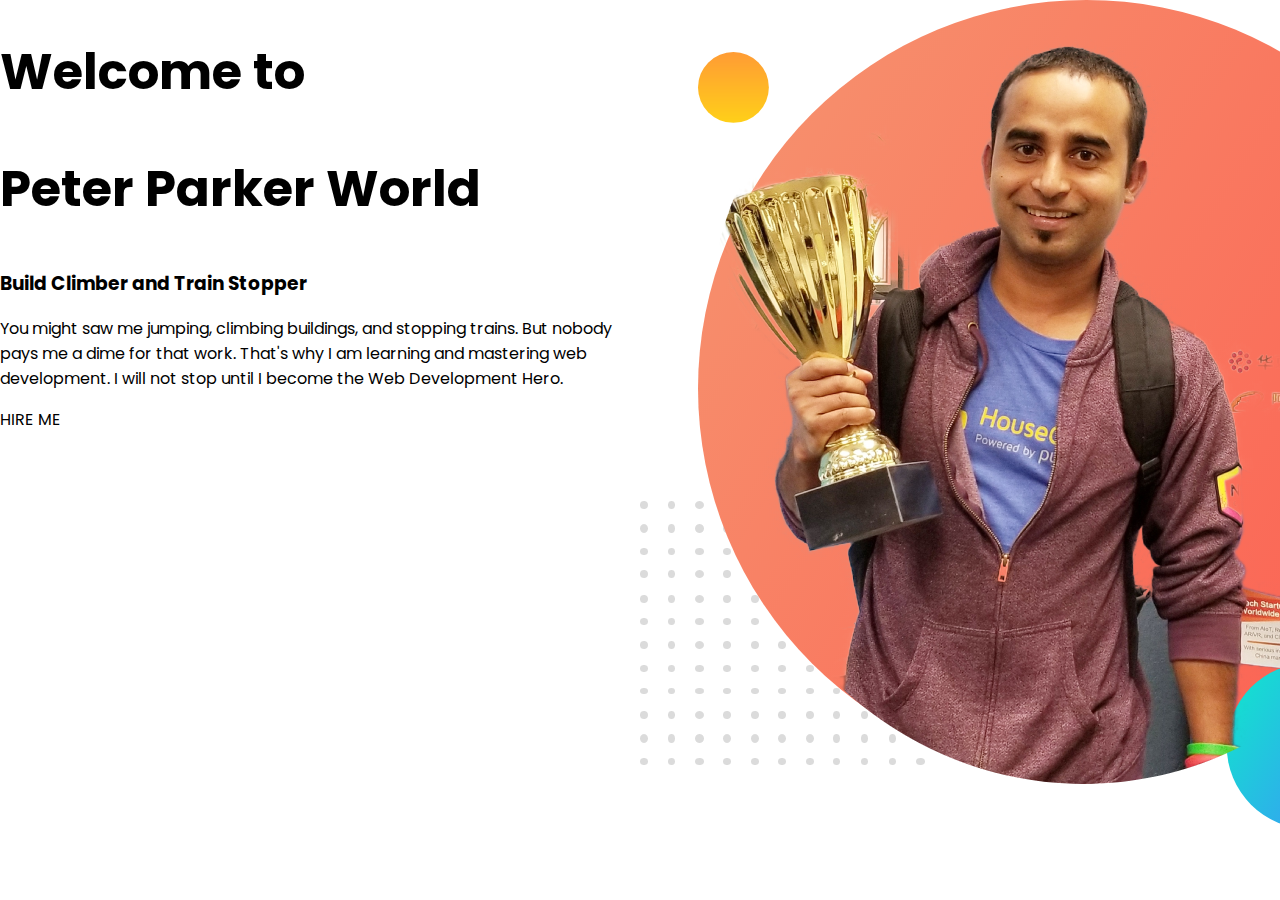
==== index.html @ a07e2019 "Rename Peter.html to index.html" ====
<!DOCTYPE html>
<html lang="en">
<head>
    <meta charset="UTF-8">
    <meta http-equiv="X-UA-Compatible" content="IE=edge">
    <meta name="viewport" content="width=device-width, initial-scale=1.0">
    <title>Document</title>
    <link rel="stylesheet" href="style.css">
    <link rel="preconnect" href="https://fonts.googleapis.com">
    <link rel="preconnect" href="https://fonts.gstatic.com" crossorigin>
    <link href="https://fonts.googleapis.com/css2?family=Poppins&display=swap" rel="stylesheet">
<body>
    <section class="section-1st">
        <div class="half-width-1st">
            <h1>Welcome to</h1>
            <h2>Peter Parker World</h2>
            <h3>Build Climber and Train Stopper</h3> 
            <p>You might saw me jumping, climbing buildings, and stopping trains. But nobody pays me a dime for that work. That's why I am learning and mastering web development. I will not stop until I become the Web Development Hero.</p>
            <p>HIRE ME</p>
        </div>
        <div class="half-width-1st">
            <img src="images/jhankar.png" alt="">
        </div>
    </section>
</body>
</html>
---- style.css ----
body{
    font-family: 'Poppins', sans-serif;
    margin: 0;
}

.half-width-1st{
    width: 50%;
}
.section-1st{
    display: flex;
}
h1{
    font-size: 50px;
}
h2{
    font-size: 50px;
}
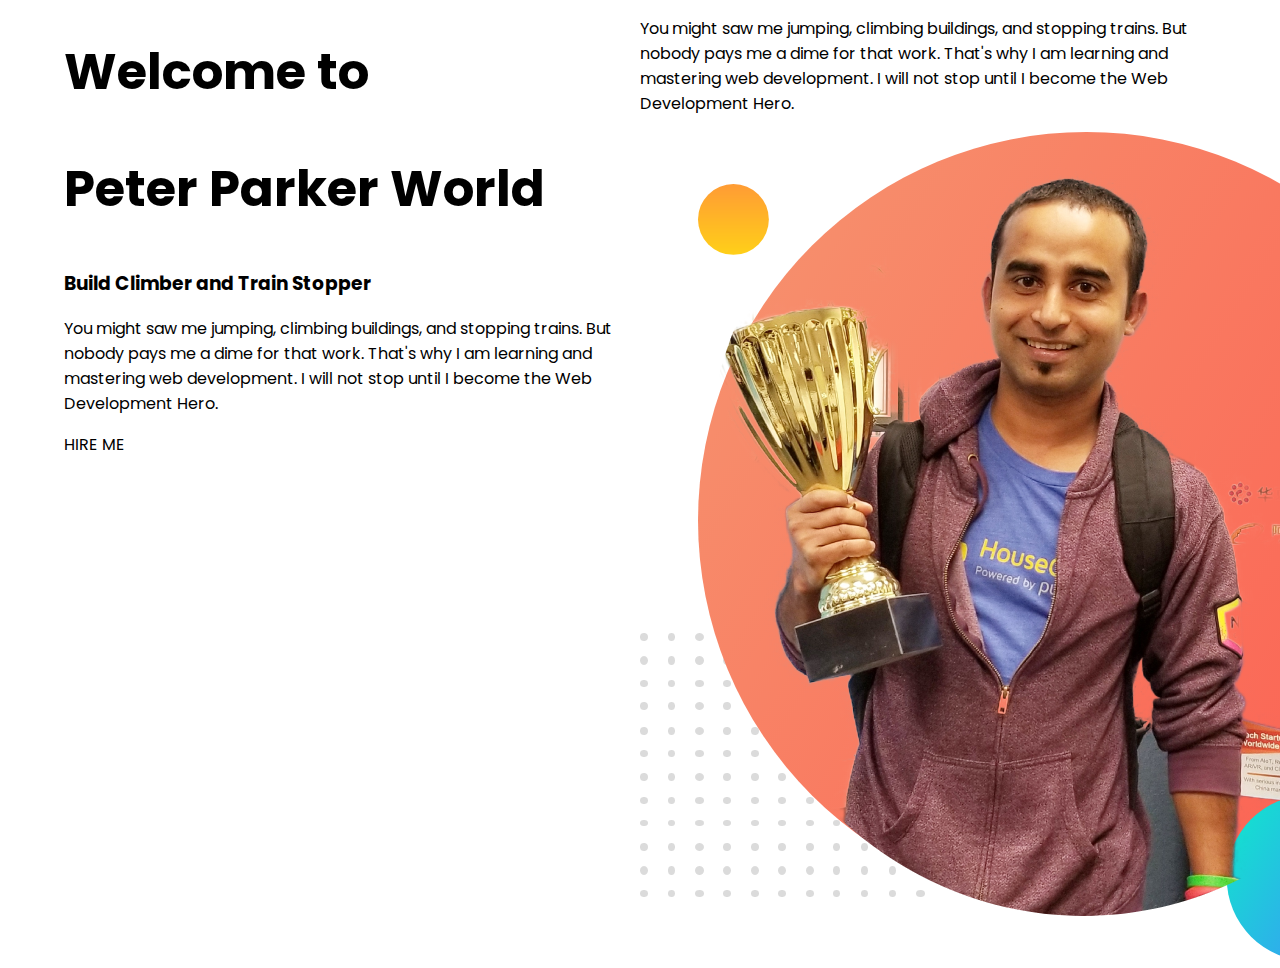
==== commit f213dee7: "hello" ====
--- a/index.html
+++ b/index.html
@@ -4,7 +4,7 @@
     <meta charset="UTF-8">
     <meta http-equiv="X-UA-Compatible" content="IE=edge">
     <meta name="viewport" content="width=device-width, initial-scale=1.0">
-    <title>Document</title>
+    <title>Peter Parker Website</title>
     <link rel="stylesheet" href="style.css">
     <link rel="preconnect" href="https://fonts.googleapis.com">
     <link rel="preconnect" href="https://fonts.gstatic.com" crossorigin>
@@ -19,6 +19,7 @@
             <p>HIRE ME</p>
         </div>
         <div class="half-width-1st">
+            <p>You might saw me jumping, climbing buildings, and stopping trains. But nobody pays me a dime for that work. That's why I am learning and mastering web development. I will not stop until I become the Web Development Hero.</p>
             <img src="images/jhankar.png" alt="">
         </div>
     </section>
--- a/style.css
+++ b/style.css
@@ -8,10 +8,14 @@
 }
 .section-1st{
     display: flex;
+    margin-left: 5%;
+    margin-right: 5%;
 }
+
 h1{
     font-size: 50px;
 }
+
 h2{
     font-size: 50px;
-}+}
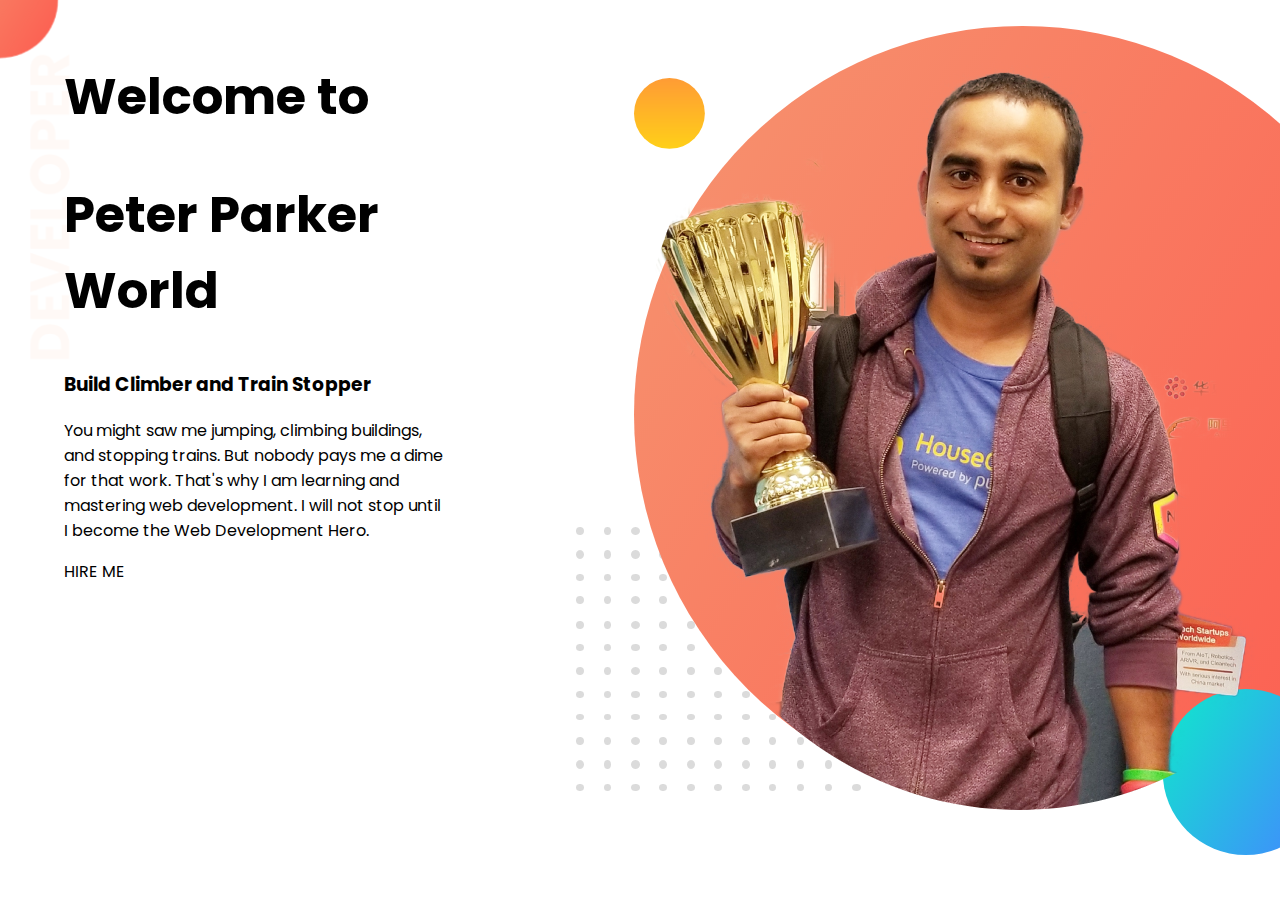
==== commit bb375120: "kawser" ====
--- a/index.html
+++ b/index.html
@@ -16,12 +16,11 @@
             <h2>Peter Parker World</h2>
             <h3>Build Climber and Train Stopper</h3> 
             <p>You might saw me jumping, climbing buildings, and stopping trains. But nobody pays me a dime for that work. That's why I am learning and mastering web development. I will not stop until I become the Web Development Hero.</p>
-            <p>HIRE ME</p>
+            <p class="hire-me">HIRE ME</p>
         </div>
         <div class="half-width-1st">
-            <p>You might saw me jumping, climbing buildings, and stopping trains. But nobody pays me a dime for that work. That's why I am learning and mastering web development. I will not stop until I become the Web Development Hero.</p>
             <img src="images/jhankar.png" alt="">
         </div>
     </section>
 </body>
-</html>
+</html>--- a/style.css
+++ b/style.css
@@ -5,11 +5,14 @@
 
 .half-width-1st{
     width: 50%;
+    margin-left: 3%;
+    margin-right: 3%;
+    padding: 2%;
 }
 .section-1st{
     display: flex;
-    margin-left: 5%;
-    margin-right: 5%;
+    background-image: url(images/top-banner.png);
+    background-repeat: no-repeat;
 }
 
 h1{
@@ -18,4 +21,4 @@
 
 h2{
     font-size: 50px;
-}
+}